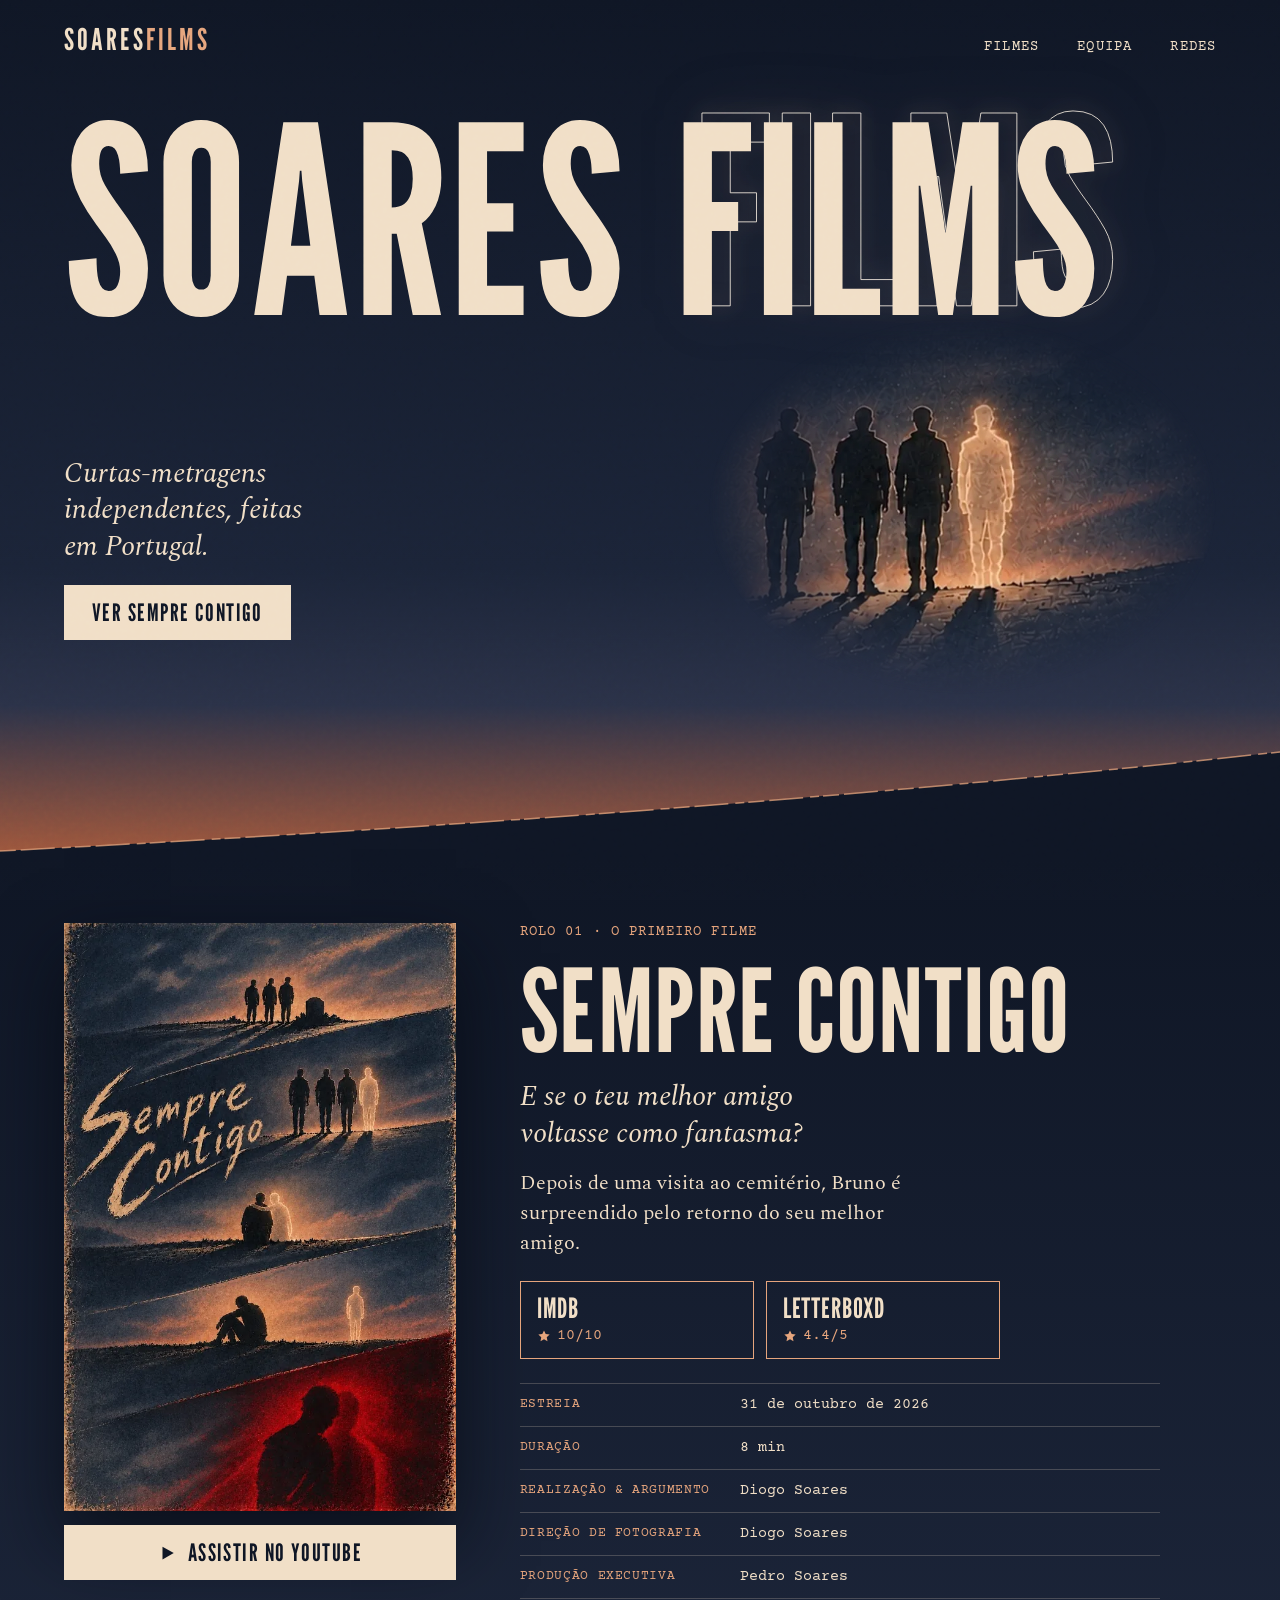
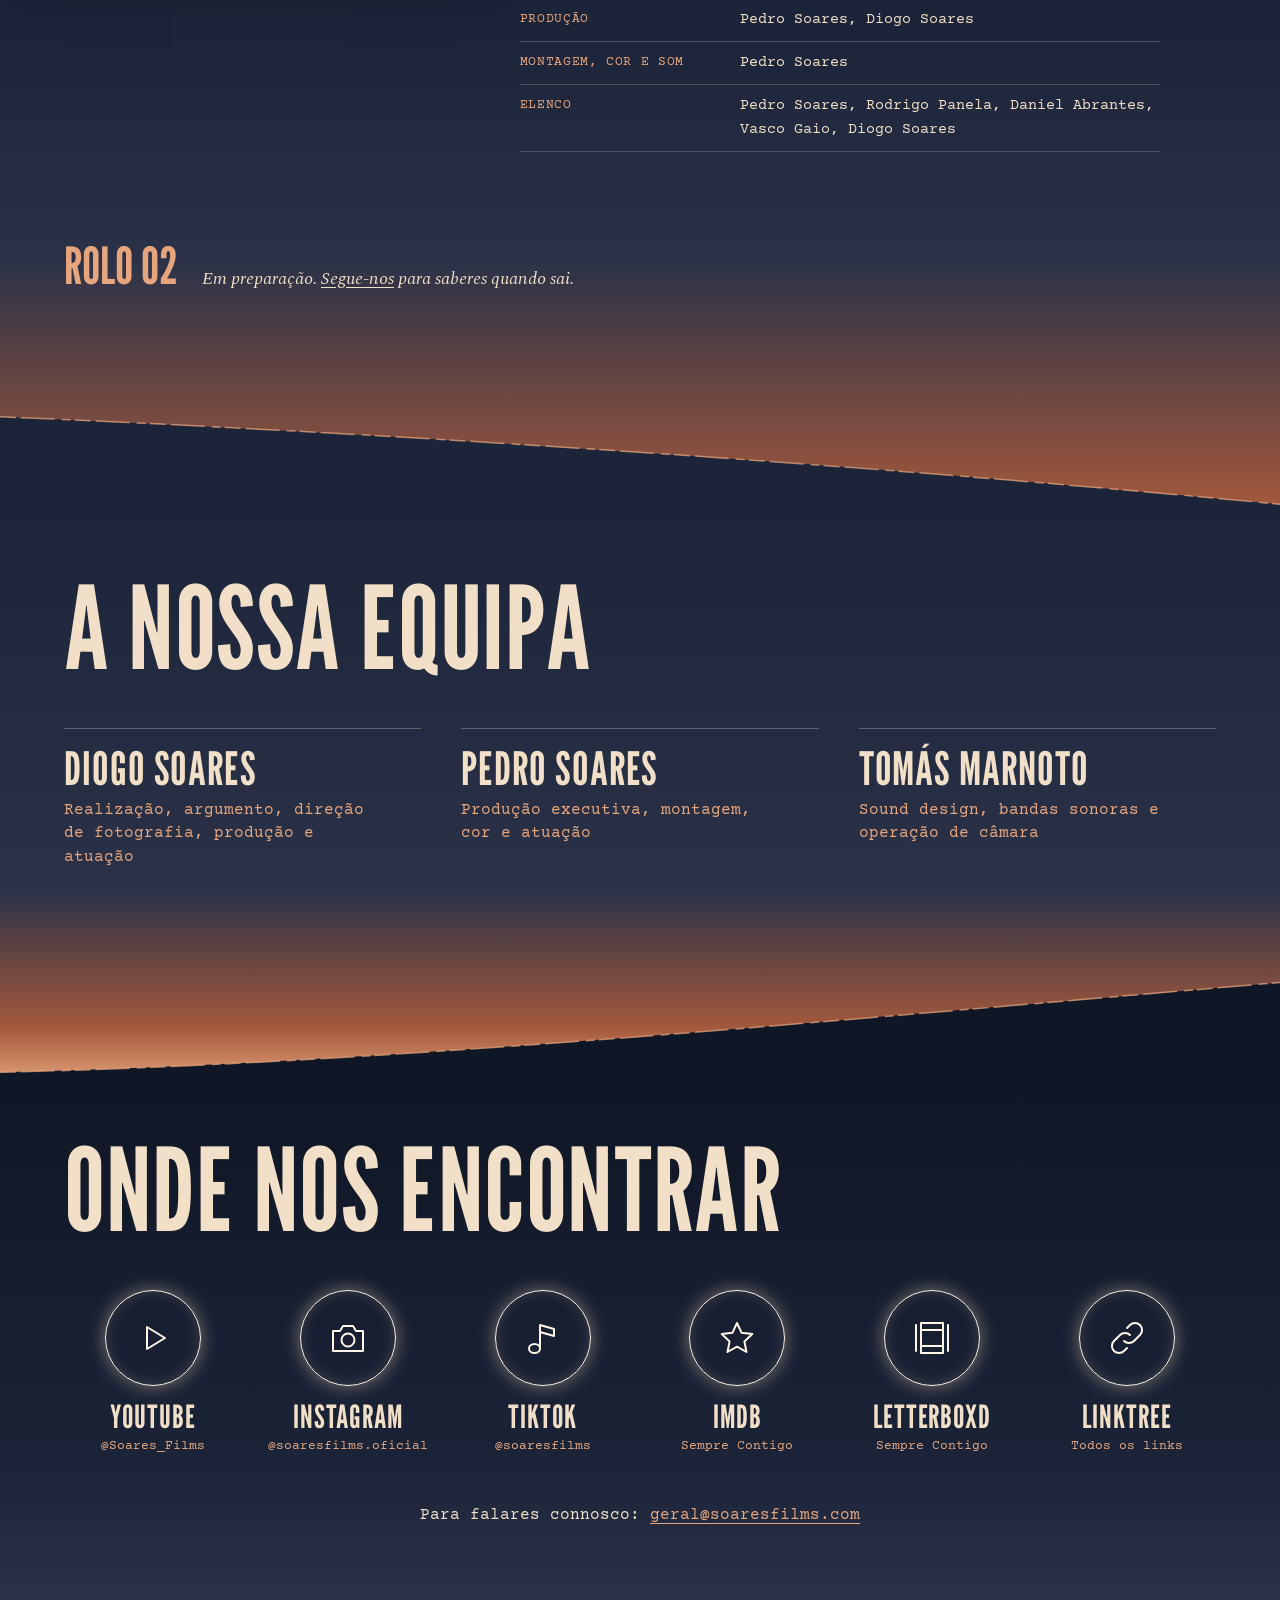
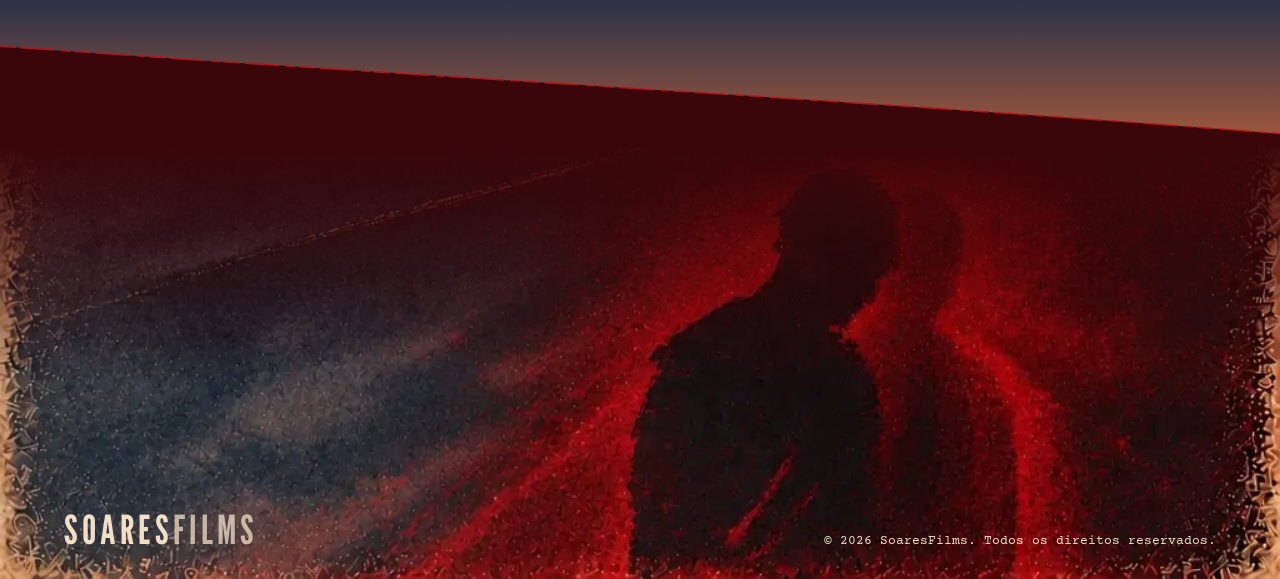
==== index.html @ fe63785d "Primeira versão do site" ====
<!DOCTYPE html>
<html lang="pt-PT">
<head>
  <meta charset="utf-8">
  <meta name="viewport" content="width=device-width, initial-scale=1, viewport-fit=cover">
  <title>SoaresFilms</title>
  <meta name="description" content="SoaresFilms é uma produtora independente de curtas-metragens em Portugal. Vê o nosso primeiro filme, Sempre Contigo, no YouTube.">
  <meta name="theme-color" content="#0f1625">
  <meta http-equiv="Content-Security-Policy" content="default-src 'self'; script-src 'self'; style-src 'self'; img-src 'self' data:; font-src 'self'; connect-src 'self'; object-src 'none'; base-uri 'self'; form-action 'none'; upgrade-insecure-requests">
  <meta name="referrer" content="strict-origin-when-cross-origin">

  <link rel="canonical" href="https://soaresfilms.com/">
  <meta property="og:type" content="website">
  <meta property="og:locale" content="pt_PT">
  <meta property="og:site_name" content="SoaresFilms">
  <meta property="og:title" content="SoaresFilms">
  <meta property="og:description" content="Curtas-metragens independentes, feitas em Portugal. Vê o nosso primeiro filme, Sempre Contigo.">
  <meta property="og:url" content="https://soaresfilms.com/">
  <meta property="og:image" content="https://soaresfilms.com/assets/img/og.jpg">
  <meta property="og:image:width" content="1200">
  <meta property="og:image:height" content="630">
  <meta name="twitter:card" content="summary_large_image">

  <link rel="icon" href="favicon.ico" sizes="32x32">
  <link rel="icon" href="assets/img/favicon.svg" type="image/svg+xml">
  <link rel="apple-touch-icon" href="assets/img/apple-touch-icon.png">
  <link rel="preload" href="assets/fonts/league-gothic-latin-400-normal.woff2" as="font" type="font/woff2" crossorigin>
  <link rel="stylesheet" href="css/style.css">

  <script type="application/ld+json">
  {
    "@context": "https://schema.org",
    "@graph": [
      {
        "@type": "Organization",
        "@id": "https://soaresfilms.com/#org",
        "name": "SoaresFilms",
        "url": "https://soaresfilms.com/",
        "email": "geral@soaresfilms.com",
        "sameAs": [
          "https://www.youtube.com/@Soares_Films",
          "https://www.instagram.com/soaresfilms.oficial",
          "https://www.tiktok.com/@soaresfilms",
          "https://linktr.ee/soaresfilms.oficial"
        ]
      },
      {
        "@type": "Movie",
        "name": "Sempre Contigo",
        "description": "Depois de uma visita ao cemitério, Bruno é surpreendido pelo retorno do seu melhor amigo.",
        "inLanguage": "pt-PT",
        "datePublished": "2026-10-31",
        "duration": "PT8M",
        "image": "https://soaresfilms.com/assets/img/poster-1024.webp",
        "url": "https://youtu.be/XMKvdy-eD1A",
        "sameAs": [
          "https://www.imdb.com/title/tt50521916",
          "https://letterboxd.com/film/always-with-you-2026"
        ],
        "productionCompany": { "@id": "https://soaresfilms.com/#org" },
        "director": { "@type": "Person", "name": "Diogo Soares" },
        "author": { "@type": "Person", "name": "Diogo Soares" },
        "producer": [
          { "@type": "Person", "name": "Pedro Soares" },
          { "@type": "Person", "name": "Diogo Soares" }
        ],
        "actor": [
          { "@type": "Person", "name": "Pedro Soares" },
          { "@type": "Person", "name": "Rodrigo Panela" },
          { "@type": "Person", "name": "Daniel Abrantes" },
          { "@type": "Person", "name": "Vasco Gaio" },
          { "@type": "Person", "name": "Diogo Soares" }
        ]
      }
    ]
  }
  </script>
</head>
<body>
  <a class="skip" href="#filmes">Saltar para os filmes</a>
  <div class="grain" aria-hidden="true"></div>

  <section class="band band--hero">
    <div class="band__inner">
      <header class="top wrap">
        <a class="wordmark" href="#" aria-label="SoaresFilms, início">SOARES<span>FILMS</span></a>
        <nav class="nav" aria-label="Principal">
          <a href="#filmes">Filmes</a>
          <a href="#equipa">Equipa</a>
          <a href="#redes">Redes</a>
        </nav>
      </header>

      <div class="hero wrap">
        <h1 class="title">
          <span class="title__line">Soares</span>
          <span class="title__line title__ghost" data-ghost="Films">Films</span>
        </h1>
        <div class="hero__foot">
          <div class="hero__copy">
            <p class="tagline">Curtas-metragens independentes, feitas em&nbsp;Portugal.</p>
            <a class="btn" href="#filmes">Ver Sempre Contigo</a>
          </div>
          <figure class="hero__scene" aria-hidden="true">
            <img src="assets/img/scene-ghost.webp" srcset="assets/img/scene-ghost-690.webp 690w, assets/img/scene-ghost.webp 1380w" sizes="(min-width: 760px) 44vw, 92vw" width="1380" height="1020" fetchpriority="high" alt="">
          </figure>
        </div>
      </div>
    </div>
  </section>

  <section class="band band--film" id="filmes">
    <svg class="ridge" viewBox="0 0 1000 100" preserveAspectRatio="none" aria-hidden="true">
      <path class="ridge__fill" d="M0 92C280 76 640 50 1000 6V100H0Z"/>
      <path class="ridge__line" d="M0 92C280 76 640 50 1000 6"/>
    </svg>
    <div class="band__inner">
      <!-- Curta nova: copia todo o <article class="film"> e atualiza os dados. -->
      <article class="film wrap">
        <figure class="film__poster">
          <img src="assets/img/poster-1024.webp"
               srcset="assets/img/poster-640.webp 640w, assets/img/poster-1024.webp 1024w"
               sizes="(min-width: 900px) 32vw, 86vw"
               width="1024" height="1536" loading="lazy"
               alt="Poster de Sempre Contigo: silhuetas de amigos em colinas ao entardecer, com um deles transformado numa figura luminosa, e duas sombras sobre fundo vermelho.">
          <a class="btn btn--wide" href="https://youtu.be/XMKvdy-eD1A" target="_blank" rel="noopener noreferrer">
            <svg viewBox="0 0 24 24" width="18" height="18" aria-hidden="true"><path fill="currentColor" d="M6 3.5v17l15-8.5z"/></svg>
            Assistir no YouTube
          </a>
        </figure>
        <div class="film__text">
          <p class="slug">Rolo 01 &middot; O primeiro filme</p>
          <h2 class="h2">Sempre Contigo</h2>
          <p class="tagline">E se o teu melhor amigo voltasse como&nbsp;fantasma?</p>
          <p class="lead">Depois de uma visita ao cemitério, Bruno é surpreendido pelo retorno do seu melhor amigo.</p>
          <div class="rates">
            <a class="rate" href="https://www.imdb.com/title/tt50521916" target="_blank" rel="noopener noreferrer">
              <span class="rate__site">IMDb</span>
              <span class="rate__score"><svg viewBox="0 0 24 24" width="14" height="14" aria-hidden="true"><path fill="currentColor" d="m12 2.5 2.9 6.2 6.8.8-5 4.7 1.3 6.7-6-3.3-6 3.3 1.3-6.7-5-4.7 6.8-.8z"/></svg>
                <!-- NOTA DO IMDB: troca o texto da linha seguinte, por exemplo 8,4/10 -->
                10/10
              </span>
            </a>
            <a class="rate" href="https://letterboxd.com/film/always-with-you-2026" target="_blank" rel="noopener noreferrer">
              <span class="rate__site">Letterboxd</span>
              <span class="rate__score"><svg viewBox="0 0 24 24" width="14" height="14" aria-hidden="true"><path fill="currentColor" d="m12 2.5 2.9 6.2 6.8.8-5 4.7 1.3 6.7-6-3.3-6 3.3 1.3-6.7-5-4.7 6.8-.8z"/></svg>
                <!-- NOTA DO LETTERBOXD: troca o texto da linha seguinte, por exemplo 4,1/5 -->
                4.4/5
              </span>
            </a>
          </div>

          <dl class="sheet">
            <div><dt>Estreia</dt><dd>31 de outubro de 2026</dd></div>
            <div><dt>Duração</dt><dd>8 min</dd></div>
            <div><dt>Realização &amp; Argumento</dt><dd>Diogo Soares</dd></div>
            <div><dt>Direção de fotografia</dt><dd>Diogo Soares</dd></div>
            <div><dt>Produção executiva</dt><dd>Pedro Soares</dd></div>
            <div><dt>Produção</dt><dd>Pedro Soares, Diogo Soares</dd></div>
            <div><dt>Montagem, cor e som</dt><dd>Pedro Soares</dd></div>
            <div><dt>Elenco</dt><dd>Pedro Soares, Rodrigo Panela, Daniel Abrantes, Vasco Gaio, Diogo Soares</dd></div>
          </dl>
        </div>
      </article>
      <div class="next wrap">
        <p class="next__reel">Rolo 02</p>
        <p class="next__state">Em preparação. <a href="#redes">Segue-nos</a> para saberes quando sai.</p>
      </div>
    </div>
  </section>

  <section class="band band--about" id="equipa">
    <svg class="ridge" viewBox="0 0 1000 100" preserveAspectRatio="none" aria-hidden="true">
      <path class="ridge__fill" d="M0 18C340 34 700 62 1000 94V100H0Z"/>
      <path class="ridge__line" d="M0 18C340 34 700 62 1000 94"/>
    </svg>
    <div class="band__inner">
      <div class="about wrap">
        <h2 class="h2">A nossa equipa</h2>
        <ul class="people">
          <li><h3 class="h3">Diogo Soares</h3><p>Realização, argumento, direção de fotografia, produção e atuação</p></li>
          <li><h3 class="h3">Pedro Soares</h3><p>Produção executiva, montagem, cor e atuação</p></li>
          <li><h3 class="h3">Tomás Marnoto</h3><p>Sound design, bandas sonoras e operação de câmara</p></li>
        </ul>
      </div>
    </div>
  </section>

  <section class="band band--social" id="redes">
    <svg class="ridge" viewBox="0 0 1000 100" preserveAspectRatio="none" aria-hidden="true">
      <path class="ridge__fill" d="M0 88C300 80 620 46 1000 10V100H0Z"/>
      <path class="ridge__line" d="M0 88C300 80 620 46 1000 10"/>
    </svg>
    <div class="band__inner">
      <div class="social wrap">
        <h2 class="h2">Onde nos encontrar</h2>
        <ul class="tiles">
          <li><a class="tile" href="https://www.youtube.com/@Soares_Films" target="_blank" rel="noopener noreferrer">
            <span class="tile__ring"><svg viewBox="0 0 48 48" aria-hidden="true"><path d="M18 13v22l18-11z"/></svg></span>
            <span class="tile__name">YouTube</span>
            <span class="tile__handle">@Soares_Films</span>
          </a></li>
          <li><a class="tile" href="https://www.instagram.com/soaresfilms.oficial" target="_blank" rel="noopener noreferrer">
            <span class="tile__ring"><svg viewBox="0 0 48 48" aria-hidden="true"><path d="M9 17h7l3-5h10l3 5h7v20H9z"/><circle cx="24" cy="26" r="6.5"/></svg></span>
            <span class="tile__name">Instagram</span>
            <span class="tile__handle">@soaresfilms.oficial</span>
          </a></li>
          <li><a class="tile" href="https://www.tiktok.com/@soaresfilms" target="_blank" rel="noopener noreferrer">
            <span class="tile__ring"><svg viewBox="0 0 48 48" aria-hidden="true"><path d="M21 34V11l14 4v7l-14-4"/><ellipse cx="15.5" cy="34.5" rx="5.5" ry="4.5"/></svg></span>
            <span class="tile__name">TikTok</span>
            <span class="tile__handle">@soaresfilms</span>
          </a></li>
          <li><a class="tile" href="https://www.imdb.com/title/tt50521916" target="_blank" rel="noopener noreferrer">
            <span class="tile__ring"><svg viewBox="0 0 48 48" aria-hidden="true"><path d="m24 9 4.6 9.8 10.7 1.3-7.9 7.3 2.1 10.6-9.5-5.3-9.5 5.3 2.1-10.6-7.9-7.3 10.7-1.3z"/></svg></span>
            <span class="tile__name">IMDb</span>
            <span class="tile__handle">Sempre Contigo</span>
          </a></li>
          <li><a class="tile" href="https://letterboxd.com/film/always-with-you-2026" target="_blank" rel="noopener noreferrer">
            <span class="tile__ring"><svg viewBox="0 0 48 48" aria-hidden="true"><path d="M13 9h22v30H13zM13 16h22M13 32h22M8 11v26M40 11v26"/></svg></span>
            <span class="tile__name">Letterboxd</span>
            <span class="tile__handle">Sempre Contigo</span>
          </a></li>
          <li><a class="tile" href="https://linktr.ee/soaresfilms.oficial" target="_blank" rel="noopener noreferrer">
            <span class="tile__ring"><svg viewBox="0 0 48 48" aria-hidden="true"><path d="M21 27a7 7 0 0 0 10 0l6-6a7 7 0 0 0-10-10l-3 3"/><path d="M27 21a7 7 0 0 0-10 0l-6 6a7 7 0 0 0 10 10l3-3"/></svg></span>
            <span class="tile__name">Linktree</span>
            <span class="tile__handle">Todos os links</span>
          </a></li>
        </ul>
        <p class="contact">Para falares connosco: <a href="mailto:geral@soaresfilms.com">geral@soaresfilms.com</a></p>
      </div>
    </div>
  </section>

  <footer class="band band--end">
    <svg class="ridge" viewBox="0 0 1000 100" preserveAspectRatio="none" aria-hidden="true">
      <path class="ridge__fill" d="M0 14C320 40 660 60 1000 90V100H0Z"/>
      <path class="ridge__line" d="M0 14C320 40 660 60 1000 90"/>
    </svg>
    <div class="band__inner">
      <div class="end wrap">
        <p class="wordmark wordmark--end">SOARES<span>FILMS</span></p>
        <p class="end__legal">&copy; 2026 SoaresFilms. Todos os direitos reservados.</p>
      </div>
    </div>
  </footer>

  <script src="js/main.js" defer></script>
</body>
</html>
---- css/style.css ----
/* Conceito: a página é o poster. Cada secção é uma colina cortada na diagonal,
   com brilho de entardecer no horizonte. Quem faz scroll desce do azul ao vermelho. */
:root {
  --night: #0f1625;
  --dusk: #1b2438;
  --slate: #2b3248;
  --ember: #e6a57d;
  --rust: #a4593c;
  --bone: #f1dfc7;
  --mist: #b9b5ae;
  --blood: #b3141c;
  --clot: #3a0609;

  --display: "League Gothic", "Arial Narrow", "Liberation Sans Narrow", sans-serif;
  --slugline: "Courier Prime", "Courier New", monospace;
  --body: "Spectral", Georgia, serif;

  --gutter: clamp(16px, 5vw, 72px);
  --ridge: clamp(44px, 9vw, 132px);
  color-scheme: dark;
}

@font-face { font-family: "League Gothic"; src: url("../assets/fonts/league-gothic-latin-400-normal.woff2") format("woff2"); font-display: swap; }
@font-face { font-family: "Courier Prime"; src: url("../assets/fonts/courier-prime-latin-400-normal.woff2") format("woff2"); font-display: swap; }
@font-face { font-family: "Spectral"; src: url("../assets/fonts/spectral-latin-400-normal.woff2") format("woff2"); font-display: swap; }
@font-face { font-family: "Spectral"; font-style: italic; src: url("../assets/fonts/spectral-latin-400-italic.woff2") format("woff2"); font-display: swap; }

*, *::before, *::after { box-sizing: border-box; }
html { scroll-behavior: smooth; -webkit-text-size-adjust: 100%; }
body {
  margin: 0;
  background: var(--night);
  color: var(--bone);
  font: 400 1.125rem/1.6 var(--body);
  -webkit-font-smoothing: antialiased;
  overflow-x: clip;
}
img, svg { display: block; max-width: 100%; }
img { height: auto; }
h1, h2, h3, p, dl, dd, ul, figure { margin: 0; padding: 0; }
ul { list-style: none; }
a { color: inherit; }
::selection { background: var(--blood); color: var(--bone); }
:focus-visible { outline: 2px solid var(--ember); outline-offset: 3px; }

.skip {
  position: absolute; left: 16px; top: -60px; z-index: 20;
  background: var(--bone); color: var(--night); padding: 8px 14px;
}
.skip:focus { top: 12px; }

.grain {
  position: fixed; inset: 0; z-index: 9; pointer-events: none; opacity: .07; mix-blend-mode: overlay;
  background-image: url("data:image/svg+xml,%3Csvg viewBox='0 0 220 220' xmlns='http://www.w3.org/2000/svg'%3E%3Cfilter id='n'%3E%3CfeTurbulence type='fractalNoise' baseFrequency='.8' numOctaves='3' stitchTiles='stitch'/%3E%3C/filter%3E%3Crect width='100%25' height='100%25' filter='url(%23n)'/%3E%3C/svg%3E");
}

.wrap {
  width: 100%;
  max-width: 1640px;
  margin-inline: auto;
  padding-left: max(var(--gutter), env(safe-area-inset-left, 0px));
  padding-right: max(var(--gutter), env(safe-area-inset-right, 0px));
}

/* Colinas */
.band { position: relative; --top: var(--dusk); }
.band + .band { margin-top: calc(-1 * var(--ridge)); }
.ridge { width: 100%; height: var(--ridge); margin-bottom: -1px; position: relative; }
.ridge__fill { fill: var(--top); }
.ridge__line {
  fill: none; stroke: var(--ember); stroke-width: 1.5;
  stroke-dasharray: 16 5 34 7 9 4;
  vector-effect: non-scaling-stroke; opacity: .75;
}
.band__inner { position: relative; }

.band--hero { --top: var(--night); }
.band--hero .band__inner {
  background: linear-gradient(var(--night) 0, var(--dusk) 66%, var(--slate) 82%, var(--rust) 100%);
  padding-bottom: calc(var(--ridge) + clamp(28px, 4vw, 64px));
}
.band--film { --top: var(--night); }
.band--film .band__inner {
  background: linear-gradient(var(--night) 0, var(--dusk) 62%, var(--slate) 80%, var(--rust) 100%);
  padding-top: clamp(32px, 5vw, 72px);
  padding-bottom: calc(var(--ridge) + clamp(56px, 8vw, 112px));
}
.band--about { --top: var(--dusk); }
.band--about .band__inner {
  background: linear-gradient(var(--dusk) 0, var(--slate) 66%, var(--rust) 90%, var(--ember) 100%);
  padding-top: clamp(32px, 5vw, 72px);
  padding-bottom: calc(var(--ridge) + clamp(56px, 8vw, 112px));
}
.band--social { --top: var(--night); }
.band--social .band__inner {
  background: linear-gradient(var(--night) 0, var(--dusk) 58%, var(--slate) 78%, var(--rust) 100%);
  padding-top: clamp(24px, 4vw, 56px);
  padding-bottom: calc(var(--ridge) + clamp(56px, 8vw, 104px));
}
.band--end { --top: var(--clot); }
.band--end .ridge__line { stroke: var(--blood); opacity: 1; }
.band--end .band__inner {
  background:
    linear-gradient(var(--clot) 0, rgba(58, 6, 9, 0) 55%),
    var(--clot) url("../assets/img/footer-red.webp") center bottom / cover no-repeat;
  min-height: clamp(280px, 34vw, 460px);
  display: flex; align-items: flex-end;
  padding-bottom: 28px;
}

/* Tipografia partilhada */
.slug {
  font: 400 .875rem/1.3 var(--slugline);
  text-transform: uppercase;
  letter-spacing: .08em;
  color: var(--ember);
}
.h2 {
  font: 400 clamp(3.5rem, 9vw, 7.5rem)/.92 var(--display);
  text-transform: uppercase;
  letter-spacing: .005em;
  text-wrap: balance;
}
.h3 {
  font: 400 clamp(1.75rem, 3vw, 2.5rem)/1 var(--display);
  text-transform: uppercase;
  letter-spacing: .02em;
}

/* Topo */
.top {
  display: flex; flex-wrap: wrap; align-items: baseline; justify-content: space-between;
  gap: 8px 32px;
  padding-top: max(24px, env(safe-area-inset-top, 0px));
  padding-bottom: 24px;
  position: relative; z-index: 3;
}
.wordmark {
  font: 400 1.875rem/1 var(--display);
  letter-spacing: .1em;
  text-decoration: none;
  color: var(--bone);
}
.wordmark span { color: var(--ember); }
.nav { display: flex; gap: clamp(16px, 3vw, 40px); }
.nav a {
  font: 400 .875rem/1.8 var(--slugline);
  text-transform: uppercase; letter-spacing: .08em;
  text-decoration: none; color: var(--bone);
  border-bottom: 1px solid transparent;
  transition: border-color .25s, color .25s;
}
.nav a:hover { color: var(--ember); border-color: var(--ember); }

/* Hero */
.hero { padding-top: clamp(8px, 2vw, 24px); }
.hero__foot { display: grid; grid-template-columns: minmax(0, 1fr); padding-top: 28px; }
.hero__copy { min-width: 0; display: flex; flex-direction: column; align-items: flex-start; gap: 20px; position: relative; z-index: 2; }
.hero__scene img {
  width: 100%;
  -webkit-mask-image: radial-gradient(ellipse 50% 50% at 50% 50%, #000 42%, transparent 100%);
  mask-image: radial-gradient(ellipse 50% 50% at 50% 50%, #000 42%, transparent 100%);
}
.title {
  font: 400 clamp(6.5rem, 33vw, 12rem)/.84 var(--display);
  text-transform: uppercase;
  color: var(--bone);
  letter-spacing: .005em;
  position: relative; z-index: 2; isolation: isolate;
}
.title__line { display: block; }

/* O fantasma: uma cópia luminosa da palavra, ao lado da palavra sólida, como no poster. */
.title__ghost { position: relative; width: max-content; max-width: 100%; }
.title__ghost::before {
  content: attr(data-ghost);
  position: absolute; left: 0; top: 0; z-index: -1;
  pointer-events: none;
  color: transparent;
  -webkit-text-stroke: 1px rgba(255, 246, 232, .8);
  filter: drop-shadow(0 0 10px rgba(255, 225, 190, .85)) drop-shadow(0 0 28px rgba(230, 165, 125, .55));
  transform: translate(calc(.07em + var(--gx, 0px)), calc(-.035em + var(--gy, 0px)));
  animation: appear 2.2s .35s cubic-bezier(.2, .7, .2, 1) backwards;
}
@keyframes appear {
  from { opacity: 0; transform: translate(0, 0); }
}

.tagline { font-style: italic; font-size: clamp(1.25rem, 2.2vw, 1.75rem); line-height: 1.3; max-width: 26ch; }
.btn {
  display: inline-flex; align-items: center; gap: 12px;
  background: var(--bone); color: var(--night);
  font: 400 1.5rem/1 var(--display);
  text-transform: uppercase; letter-spacing: .06em;
  text-decoration: none;
  padding: 16px 28px 15px;
  transition: background .25s, color .25s;
}
.btn--wide { justify-content: center; }
.btn:hover { background: var(--blood); color: var(--bone); }
@media (min-width: 760px) {
  .title {
    display: flex; flex-wrap: wrap; gap: 0 .18em;
    font-size: min(calc((100vw - 2 * var(--gutter) - 24px) / 4.3), 21.5rem);
  }
  .title__ghost { max-width: none; }
  .hero__foot { grid-template-columns: minmax(0, 1fr) minmax(0, 44%); align-items: center; }
  .hero__copy { padding-top: clamp(24px, 3.5vw, 56px); }
  .hero__scene { margin-top: clamp(-64px, -3vw, -16px); }
}

/* Curta */
.film {
  display: grid; grid-template-columns: minmax(0, 1fr); gap: 32px;
}
.film__poster { display: grid; gap: 14px; max-width: 480px; }
.film__poster img { width: 100%; box-shadow: 0 30px 70px rgba(5, 8, 16, .7); }
.film__text { min-width: 0; display: flex; flex-direction: column; align-items: flex-start; gap: 16px; }
.lead { font-size: clamp(1.1875rem, 1.6vw, 1.375rem); line-height: 1.45; max-width: 42ch; }
.rates { display: grid; grid-template-columns: repeat(2, minmax(0, 1fr)); gap: 12px; width: 100%; max-width: 30rem; margin-block: 8px; }
.rate {
  display: flex; flex-direction: column; gap: 4px;
  padding: 12px 16px;
  border: 1px solid var(--ember);
  text-decoration: none;
  transition: background .25s, color .25s;
}
.rate__site { font: 400 1.75rem/1 var(--display); text-transform: uppercase; letter-spacing: .03em; }
.rate__score { display: inline-flex; align-items: center; gap: 6px; font: 400 .9375rem/1.3 var(--slugline); color: var(--ember); transition: color .25s; }
.rate:hover { background: var(--ember); color: var(--night); }
.rate:hover .rate__score { color: var(--night); }
.sheet { display: grid; gap: 0; width: 100%; max-width: 40rem; border-bottom: 1px solid rgba(241, 223, 199, .22); }
.sheet > div {
  display: grid; grid-template-columns: 13rem minmax(0, 1fr); gap: 12px;
  padding-block: 9px; border-top: 1px solid rgba(241, 223, 199, .22);
  font-family: var(--slugline); font-size: .9375rem;
}
.sheet dt { color: var(--ember); text-transform: uppercase; letter-spacing: .05em; font-size: .8125rem; line-height: 1.8; }
.next {
  display: flex; flex-wrap: wrap; align-items: baseline; gap: 4px 24px;
  margin-top: clamp(48px, 7vw, 88px);
}
.next__reel { font: 400 clamp(2.25rem, 4vw, 3.25rem)/1 var(--display); text-transform: uppercase; color: var(--ember); }
.next__state { font-style: italic; }
.next__state a { text-underline-offset: 3px; }
.next__state a:hover { color: var(--ember); }
@media (min-width: 900px) {
  .film { grid-template-columns: minmax(0, 34%) minmax(0, 1fr); gap: 64px; align-items: start; }
  .film__poster { max-width: none; }
}

/* Produtora */
.about { display: grid; gap: clamp(28px, 4vw, 48px); }
.people { display: grid; grid-template-columns: minmax(0, 1fr); gap: 24px; }
.people li { display: grid; gap: 8px; align-content: start; padding-top: 16px; border-top: 1px solid rgba(241, 223, 199, .3); min-width: 0; }
.people .h3 { font-size: clamp(2.25rem, 3.6vw, 3.25rem); }
.people p { font: 400 1rem/1.45 var(--slugline); color: var(--ember); max-width: 30ch; }
@media (min-width: 760px) {
  .people { grid-template-columns: repeat(3, minmax(0, 1fr)); gap: 40px; }
}

/* Redes */
.social { display: grid; gap: clamp(28px, 4vw, 48px); }
.tiles { display: grid; grid-template-columns: repeat(2, minmax(0, 1fr)); gap: 36px 16px; }
.tile {
  display: flex; flex-direction: column; align-items: center; gap: 6px;
  text-align: center; text-decoration: none; min-width: 0;
}
.tile__ring {
  width: 96px; height: 96px; display: grid; place-items: center;
  margin-bottom: 8px;
  border-radius: 50%;
  border: 1.5px solid #fff6e8;
  color: #fff6e8;
  box-shadow: 0 0 18px rgba(255, 225, 190, .45), inset 0 0 14px rgba(255, 225, 190, .18);
  transition: background .3s, color .3s, box-shadow .3s, transform .35s cubic-bezier(.2, .7, .2, 1);
}
.tile__ring svg {
  width: 48px; height: 48px;
  fill: none; stroke: currentColor; stroke-width: 2; stroke-linejoin: round; stroke-linecap: round;
}
.tile:hover .tile__ring {
  background: var(--bone); color: var(--night); transform: translateY(-4px);
  box-shadow: 0 0 34px rgba(255, 225, 190, .85);
}
.tile__name { font: 400 2rem/1 var(--display); text-transform: uppercase; letter-spacing: .03em; }
.tile__handle { font: 400 .8125rem/1.3 var(--slugline); color: var(--ember); max-width: 100%; overflow-wrap: anywhere; }
.contact { font: 400 1rem/1.5 var(--slugline); text-align: center; overflow-wrap: anywhere; }
.contact a { color: var(--ember); text-underline-offset: 4px; }
.contact a:hover { color: var(--bone); }
@media (min-width: 620px) { .tiles { grid-template-columns: repeat(3, minmax(0, 1fr)); } }
@media (min-width: 1100px) { .tiles { grid-template-columns: repeat(6, minmax(0, 1fr)); } }

@media (max-width: 480px) {
  .sheet > div { grid-template-columns: minmax(0, 1fr); gap: 0; }
}

/* Fim */
.end { display: flex; flex-wrap: wrap; align-items: baseline; justify-content: space-between; gap: 8px 32px; }
.wordmark--end { font-size: 2.5rem; }
.wordmark--end span { color: var(--bone); opacity: .75; }
.end__legal { font: 400 .8125rem/1.5 var(--slugline); color: var(--bone); }

@media (prefers-reduced-motion: reduce) {
  html { scroll-behavior: auto; }
  *, *::before, *::after { animation: none !important; transition: none !important; }
}
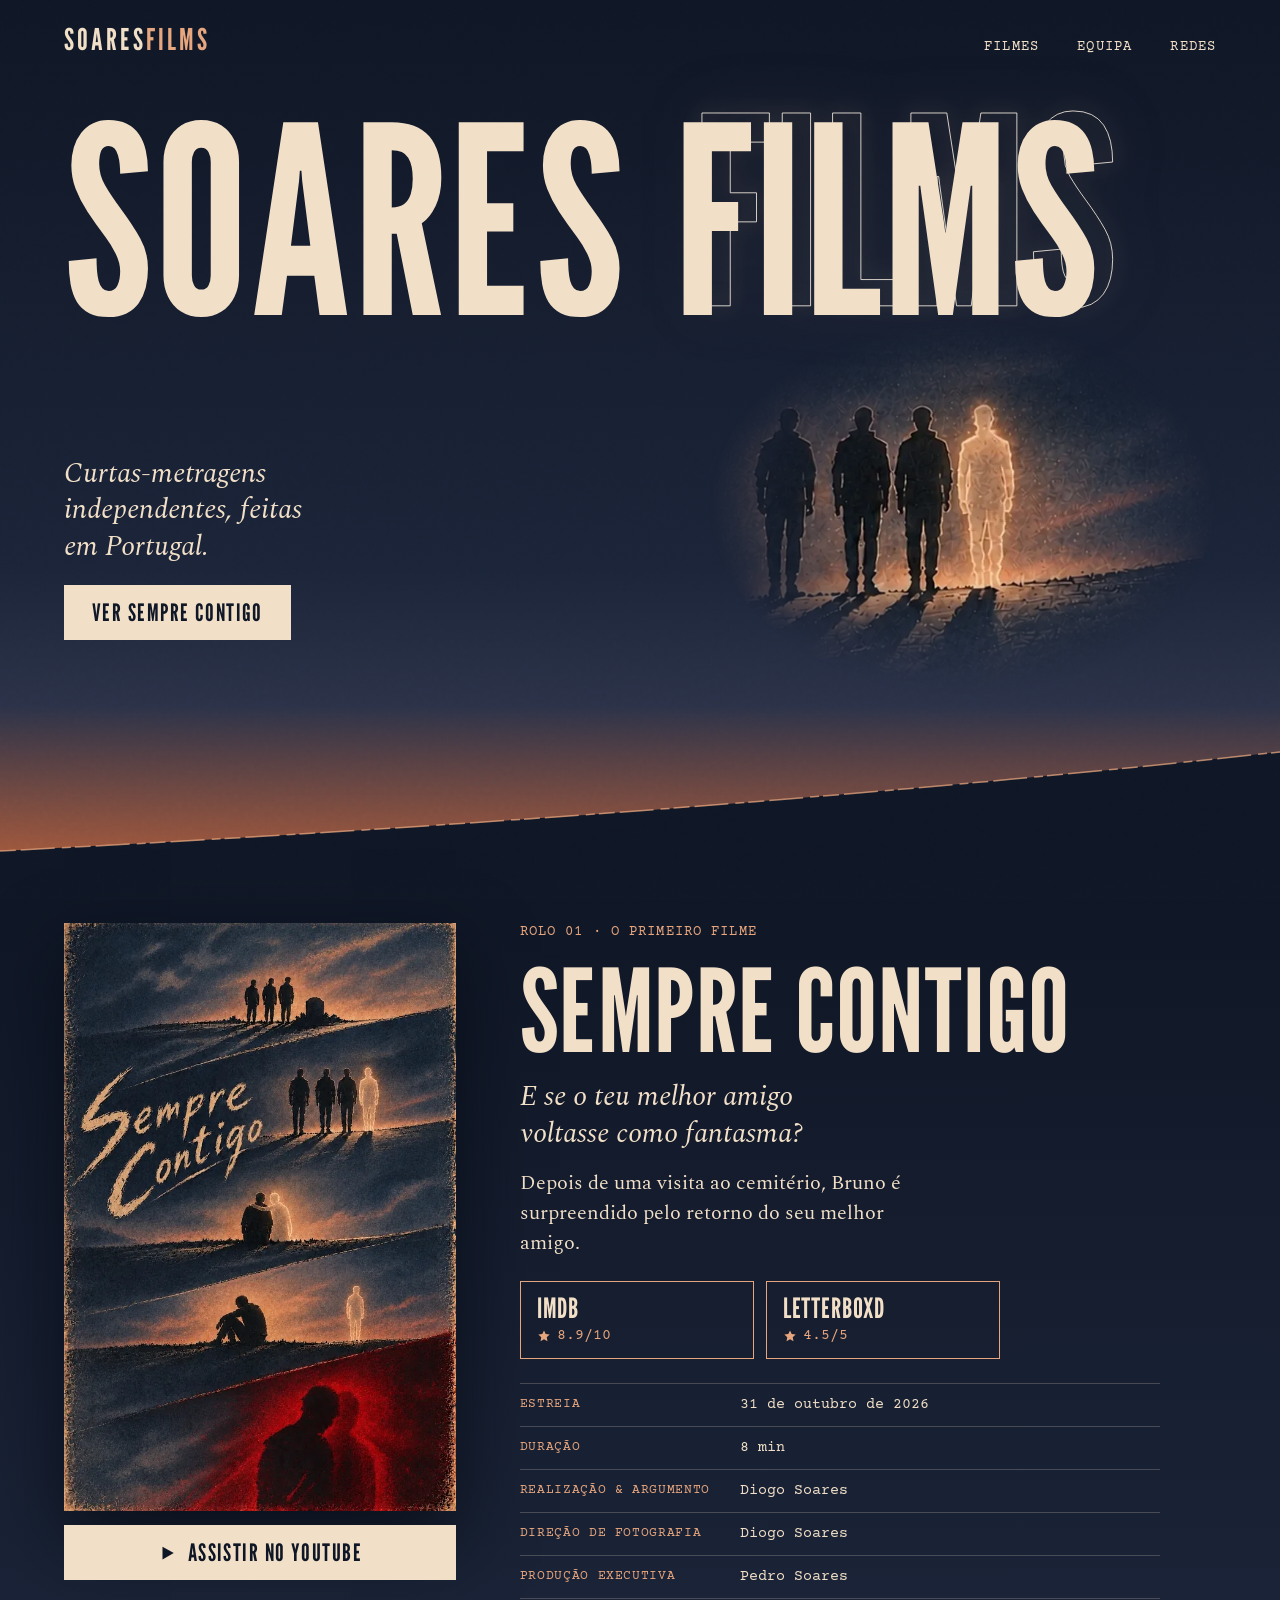
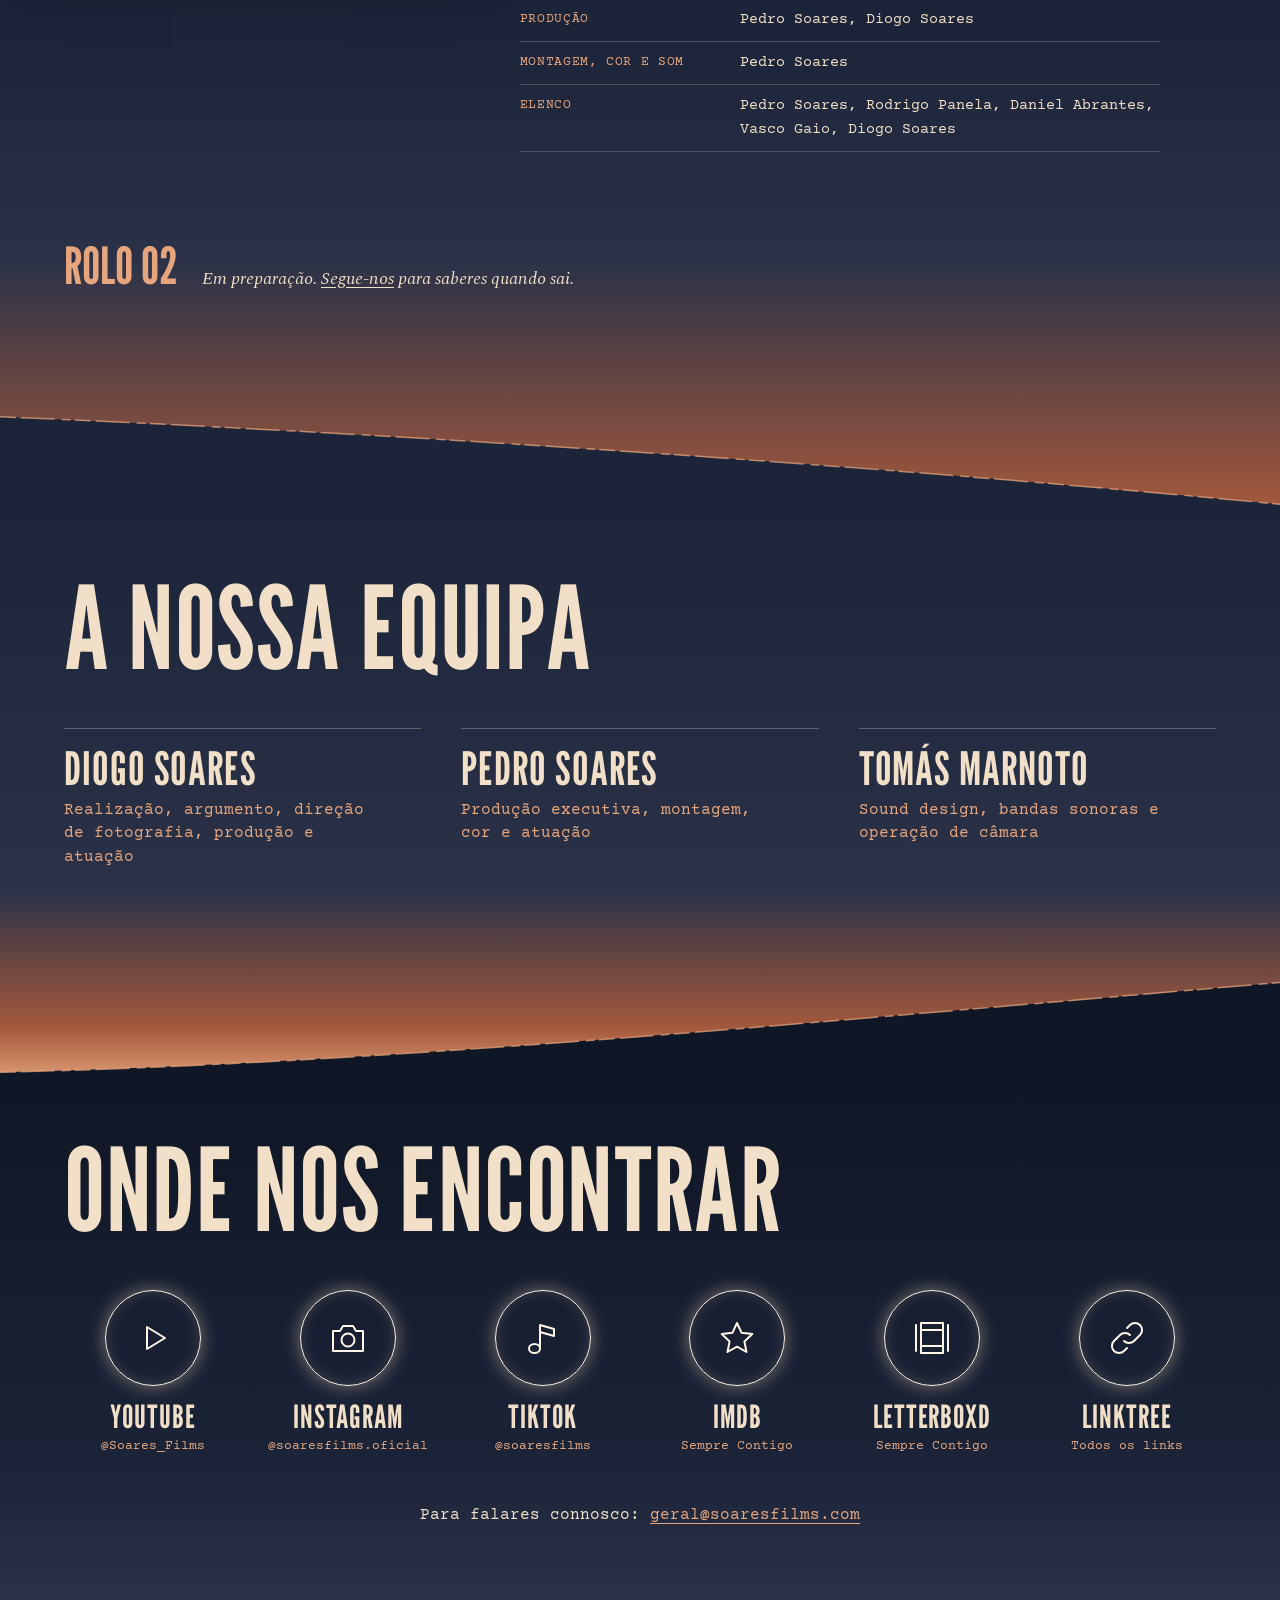
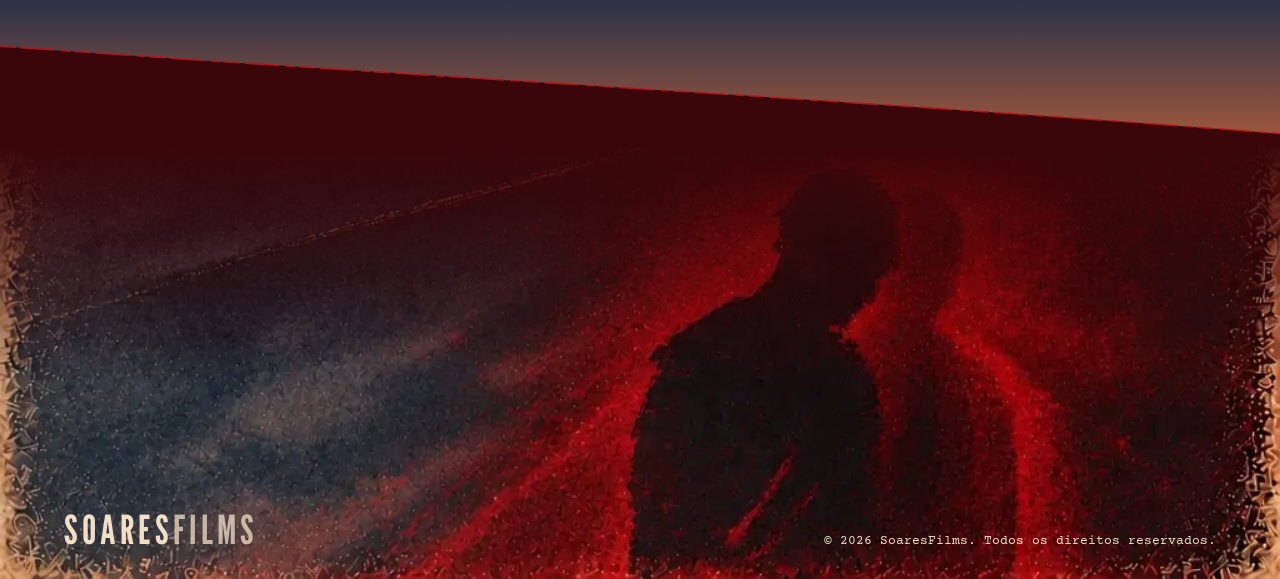
==== commit 521f0971: "Atualização Ratings" ====
--- a/index.html
+++ b/index.html
@@ -138,14 +138,14 @@
               <span class="rate__site">IMDb</span>
               <span class="rate__score"><svg viewBox="0 0 24 24" width="14" height="14" aria-hidden="true"><path fill="currentColor" d="m12 2.5 2.9 6.2 6.8.8-5 4.7 1.3 6.7-6-3.3-6 3.3 1.3-6.7-5-4.7 6.8-.8z"/></svg>
                 <!-- NOTA DO IMDB: troca o texto da linha seguinte, por exemplo 8,4/10 -->
-                10/10
+                8.9/10
               </span>
             </a>
             <a class="rate" href="https://letterboxd.com/film/always-with-you-2026" target="_blank" rel="noopener noreferrer">
               <span class="rate__site">Letterboxd</span>
               <span class="rate__score"><svg viewBox="0 0 24 24" width="14" height="14" aria-hidden="true"><path fill="currentColor" d="m12 2.5 2.9 6.2 6.8.8-5 4.7 1.3 6.7-6-3.3-6 3.3 1.3-6.7-5-4.7 6.8-.8z"/></svg>
                 <!-- NOTA DO LETTERBOXD: troca o texto da linha seguinte, por exemplo 4,1/5 -->
-                4.4/5
+                4.5/5
               </span>
             </a>
           </div>
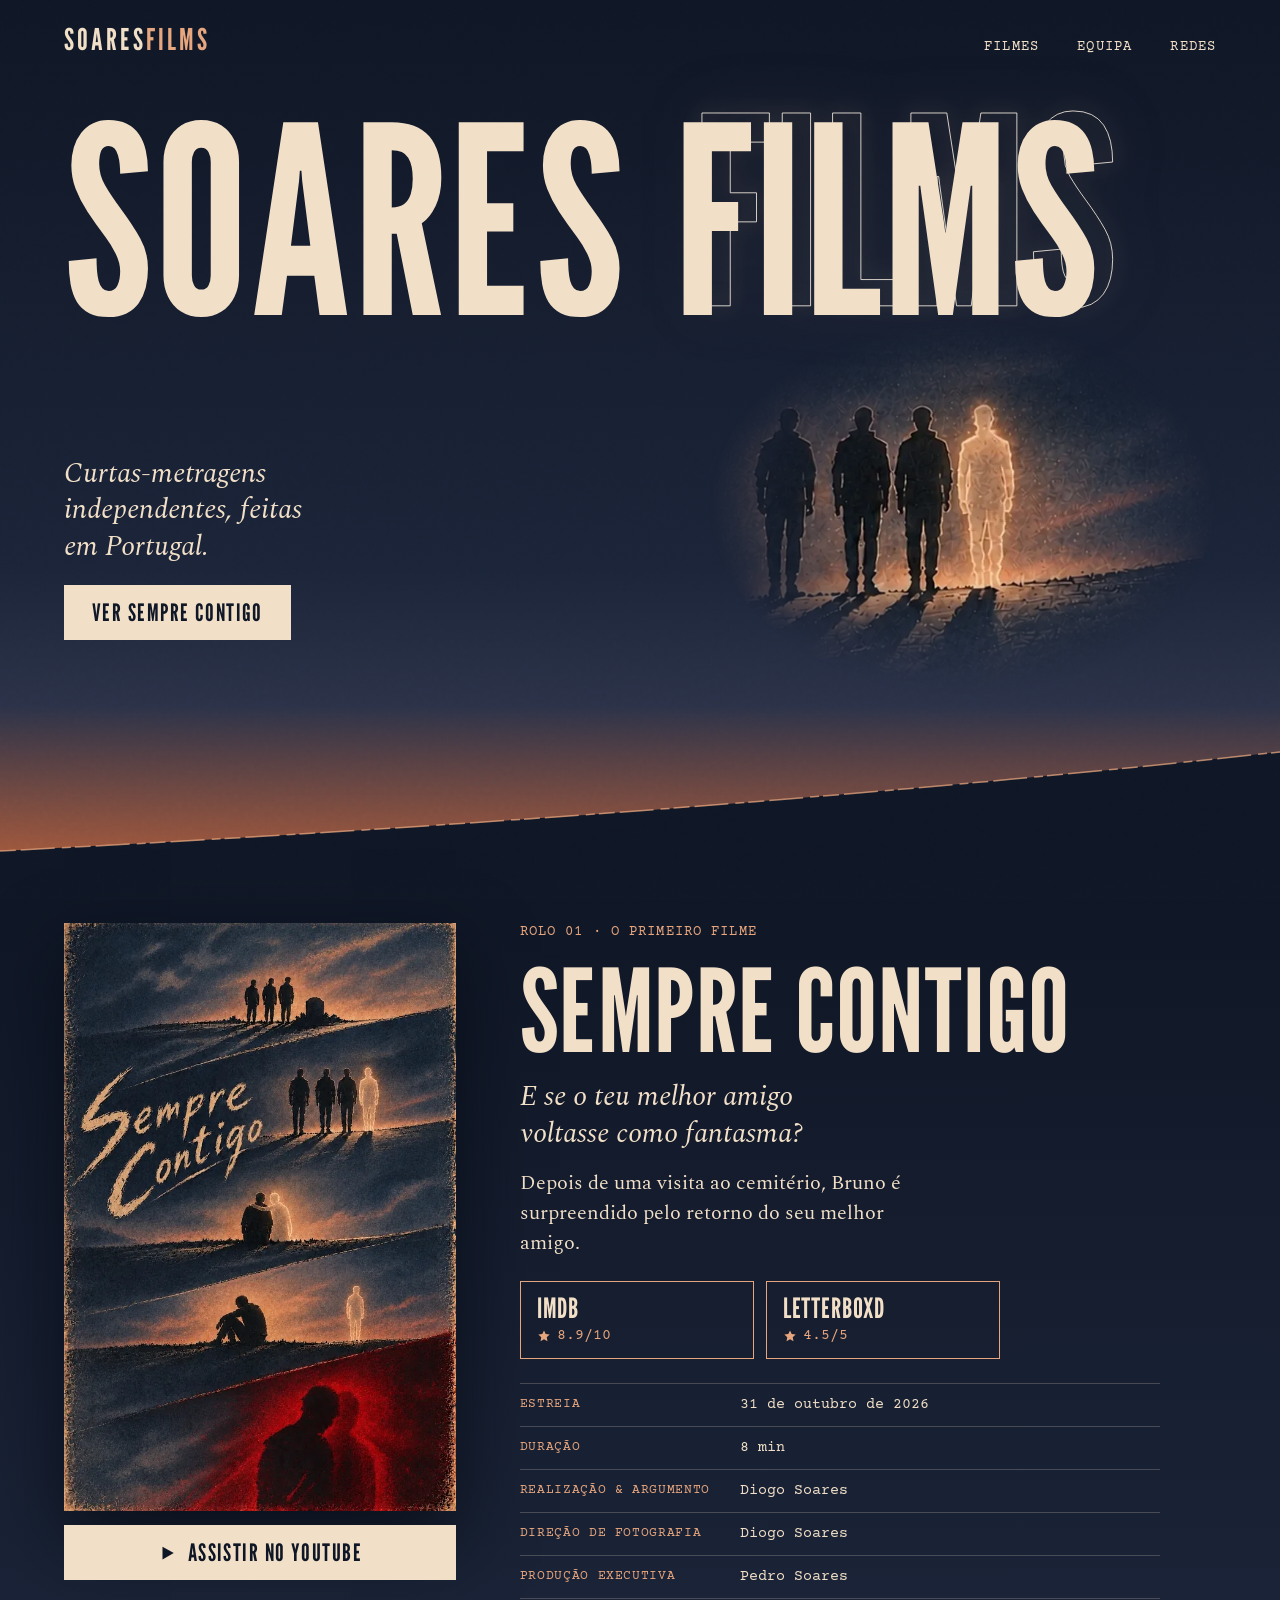
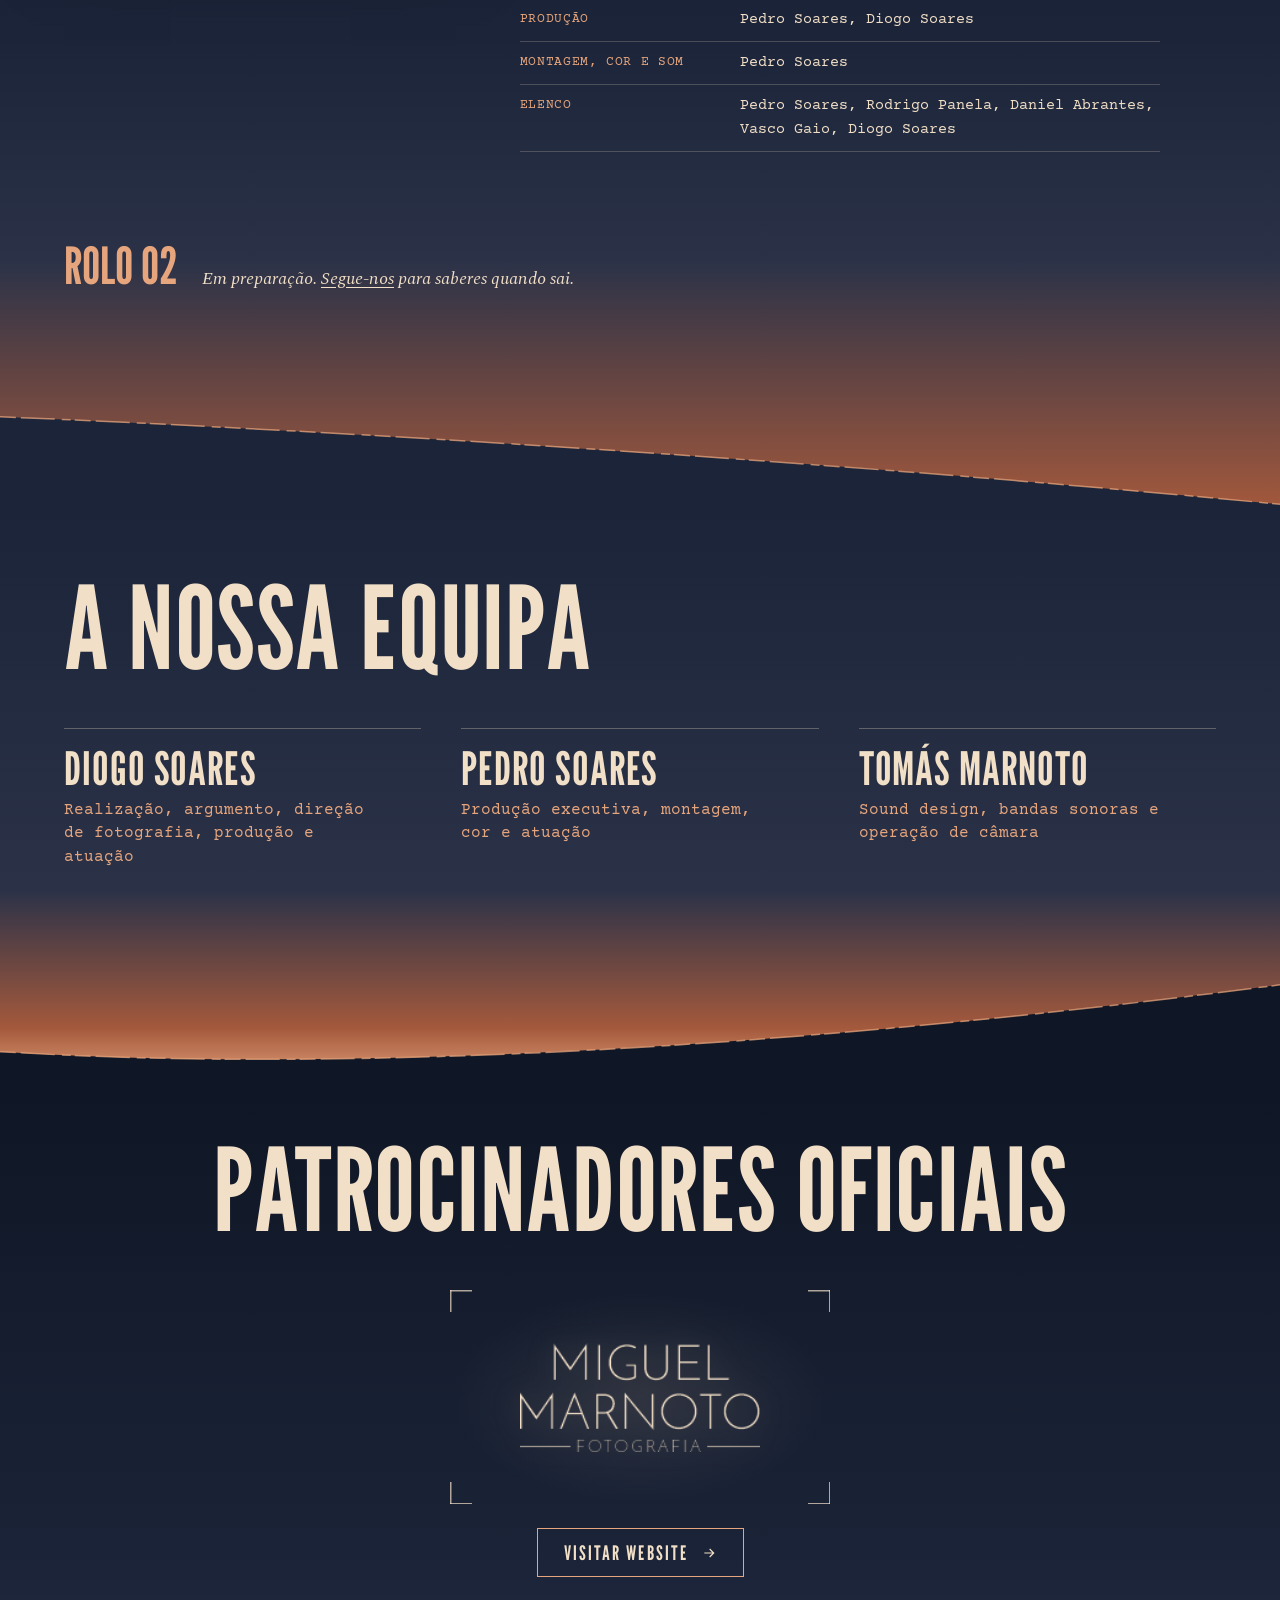
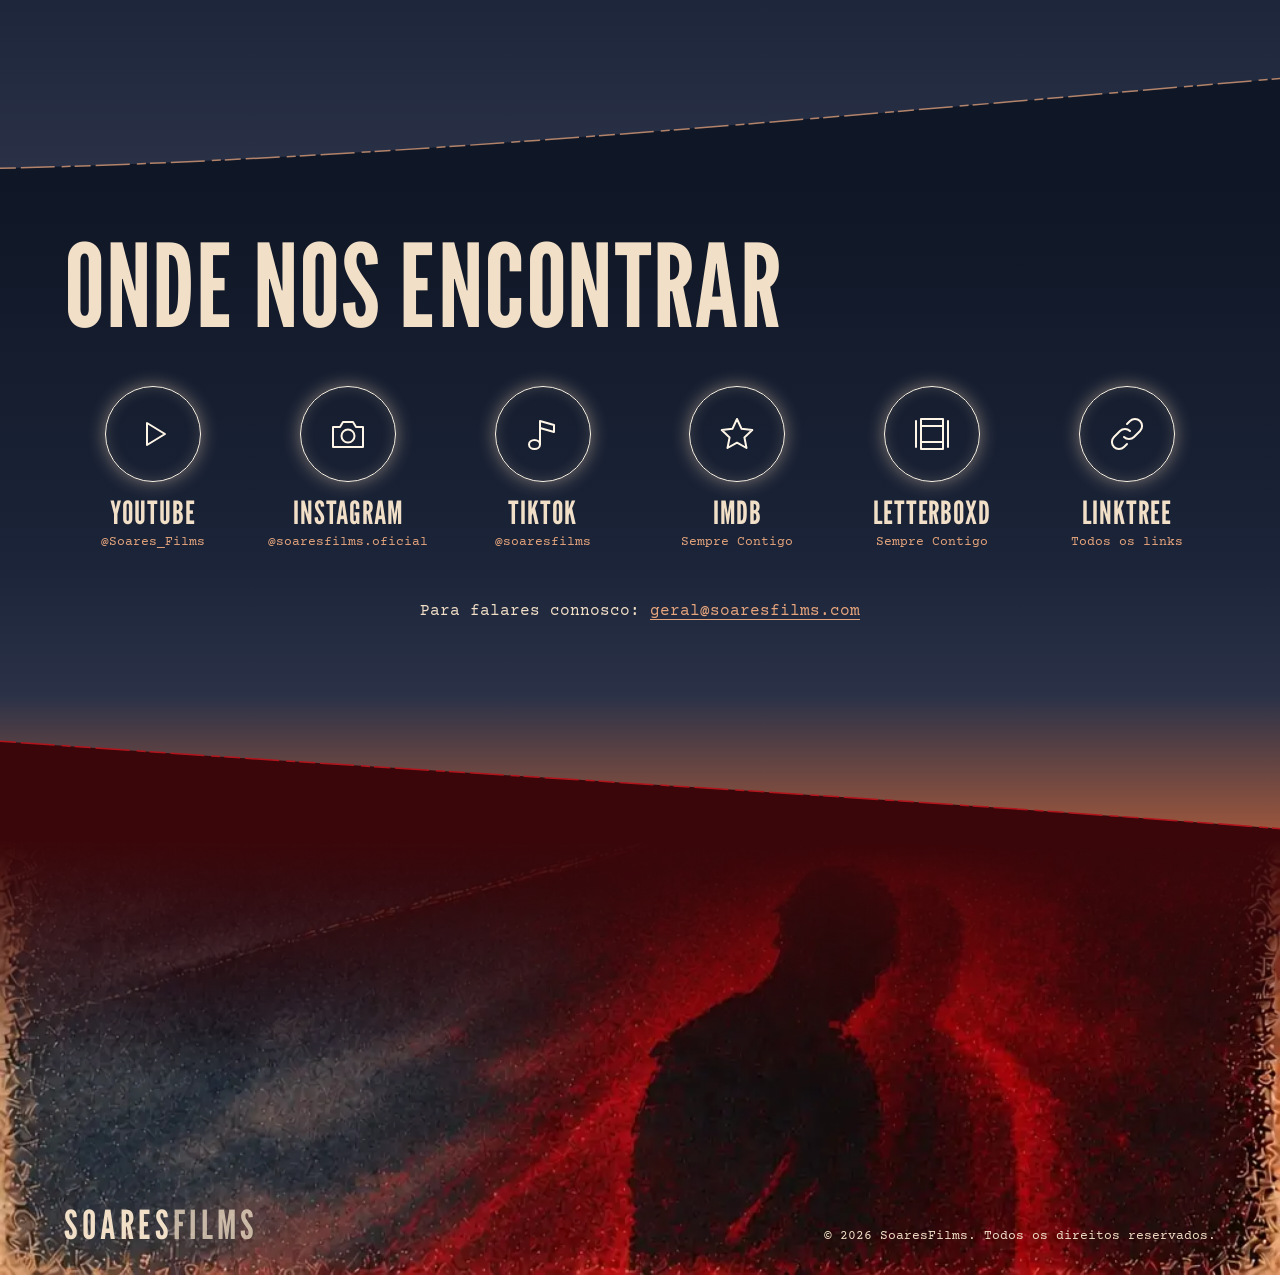
==== commit dd5307ea: "Secção de patrocinadores" ====
--- a/index.html
+++ b/index.html
@@ -186,6 +186,30 @@
     </div>
   </section>
 
+  <section class="band band--sponsors" id="patrocinadores">
+    <svg class="ridge" viewBox="0 0 1000 100" preserveAspectRatio="none" aria-hidden="true">
+      <path class="ridge__fill" d="M0 70C260 88 600 70 1000 12V100H0Z"/>
+      <path class="ridge__line" d="M0 70C260 88 600 70 1000 12"/>
+    </svg>
+    <div class="band__inner">
+      <div class="sponsors wrap">
+        <h2 class="h2">Patrocinadores oficiais</h2>
+        <!-- Patrocinador novo: copia o <li class="sponsor"> e troca o logo, o alt e o link. -->
+        <ul class="sponsors__list">
+          <li class="sponsor">
+            <div class="sponsor__frame">
+              <img src="assets/img/patrocinadores/miguel-marnoto.webp" width="195" height="89" loading="lazy" alt="Miguel Marnoto Fotografia">
+            </div>
+            <a class="sponsor__link" href="https://miguelmarnoto.pt" target="_blank" rel="sponsored noopener noreferrer">
+              Visitar website
+              <svg viewBox="0 0 24 24" width="16" height="16" aria-hidden="true"><path fill="none" stroke="currentColor" stroke-width="1.8" d="M5 12h13M13 6l6 6-6 6"/></svg>
+            </a>
+          </li>
+        </ul>
+      </div>
+    </div>
+  </section>
+
   <section class="band band--social" id="redes">
     <svg class="ridge" viewBox="0 0 1000 100" preserveAspectRatio="none" aria-hidden="true">
       <path class="ridge__fill" d="M0 88C300 80 620 46 1000 10V100H0Z"/>
--- a/css/style.css
+++ b/css/style.css
@@ -295,6 +295,53 @@
   .sheet > div { grid-template-columns: minmax(0, 1fr); gap: 0; }
 }
 
+/* Patrocinadores */
+.band--sponsors { --top: var(--night); }
+.band--sponsors .band__inner {
+  background: linear-gradient(var(--night) 0, var(--dusk) 70%, var(--slate) 100%);
+  padding-top: clamp(24px, 4vw, 56px);
+  padding-bottom: calc(var(--ridge) + clamp(48px, 7vw, 96px));
+}
+.sponsors { display: grid; justify-items: center; gap: clamp(28px, 4vw, 48px); text-align: center; }
+.sponsors__list { display: flex; flex-wrap: wrap; justify-content: center; gap: 40px; width: 100%; }
+.sponsor { display: grid; justify-items: center; gap: 24px; width: min(100%, 380px); }
+
+/* Moldura em forma de visor de câmara, com os quatro cantos marcados. */
+.sponsor__frame {
+  --c: rgba(241, 223, 199, .7);
+  position: relative; width: 100%; aspect-ratio: 16 / 9;
+  display: grid; place-items: center; padding: 12% 14%;
+  background:
+    linear-gradient(var(--c), var(--c)) top left / 22px 1.5px,
+    linear-gradient(var(--c), var(--c)) top left / 1.5px 22px,
+    linear-gradient(var(--c), var(--c)) top right / 22px 1.5px,
+    linear-gradient(var(--c), var(--c)) top right / 1.5px 22px,
+    linear-gradient(var(--c), var(--c)) bottom left / 22px 1.5px,
+    linear-gradient(var(--c), var(--c)) bottom left / 1.5px 22px,
+    linear-gradient(var(--c), var(--c)) bottom right / 22px 1.5px,
+    linear-gradient(var(--c), var(--c)) bottom right / 1.5px 22px,
+    radial-gradient(ellipse at center, rgba(255, 225, 190, .09), transparent 70%);
+  background-repeat: no-repeat;
+}
+.sponsor__frame img {
+  position: relative; z-index: 1; width: 100%; max-width: 240px; height: auto;
+  filter: drop-shadow(0 0 14px rgba(255, 225, 190, .25));
+}
+.sponsor__link {
+  display: inline-flex; align-items: center; gap: 12px;
+  padding: 14px 26px 13px;
+  border: 1px solid var(--ember);
+  color: var(--bone); text-decoration: none;
+  font: 400 1.25rem/1 var(--display); text-transform: uppercase; letter-spacing: .1em;
+  transition: background .3s, color .3s, box-shadow .3s;
+}
+.sponsor__link svg { transition: transform .35s cubic-bezier(.2, .7, .2, 1); }
+.sponsor__link:hover {
+  background: var(--bone); color: var(--night); border-color: var(--bone);
+  box-shadow: 0 0 26px rgba(255, 225, 190, .45);
+}
+.sponsor__link:hover svg { transform: translateX(4px); }
+
 /* Fim */
 .end { display: flex; flex-wrap: wrap; align-items: baseline; justify-content: space-between; gap: 8px 32px; }
 .wordmark--end { font-size: 2.5rem; }
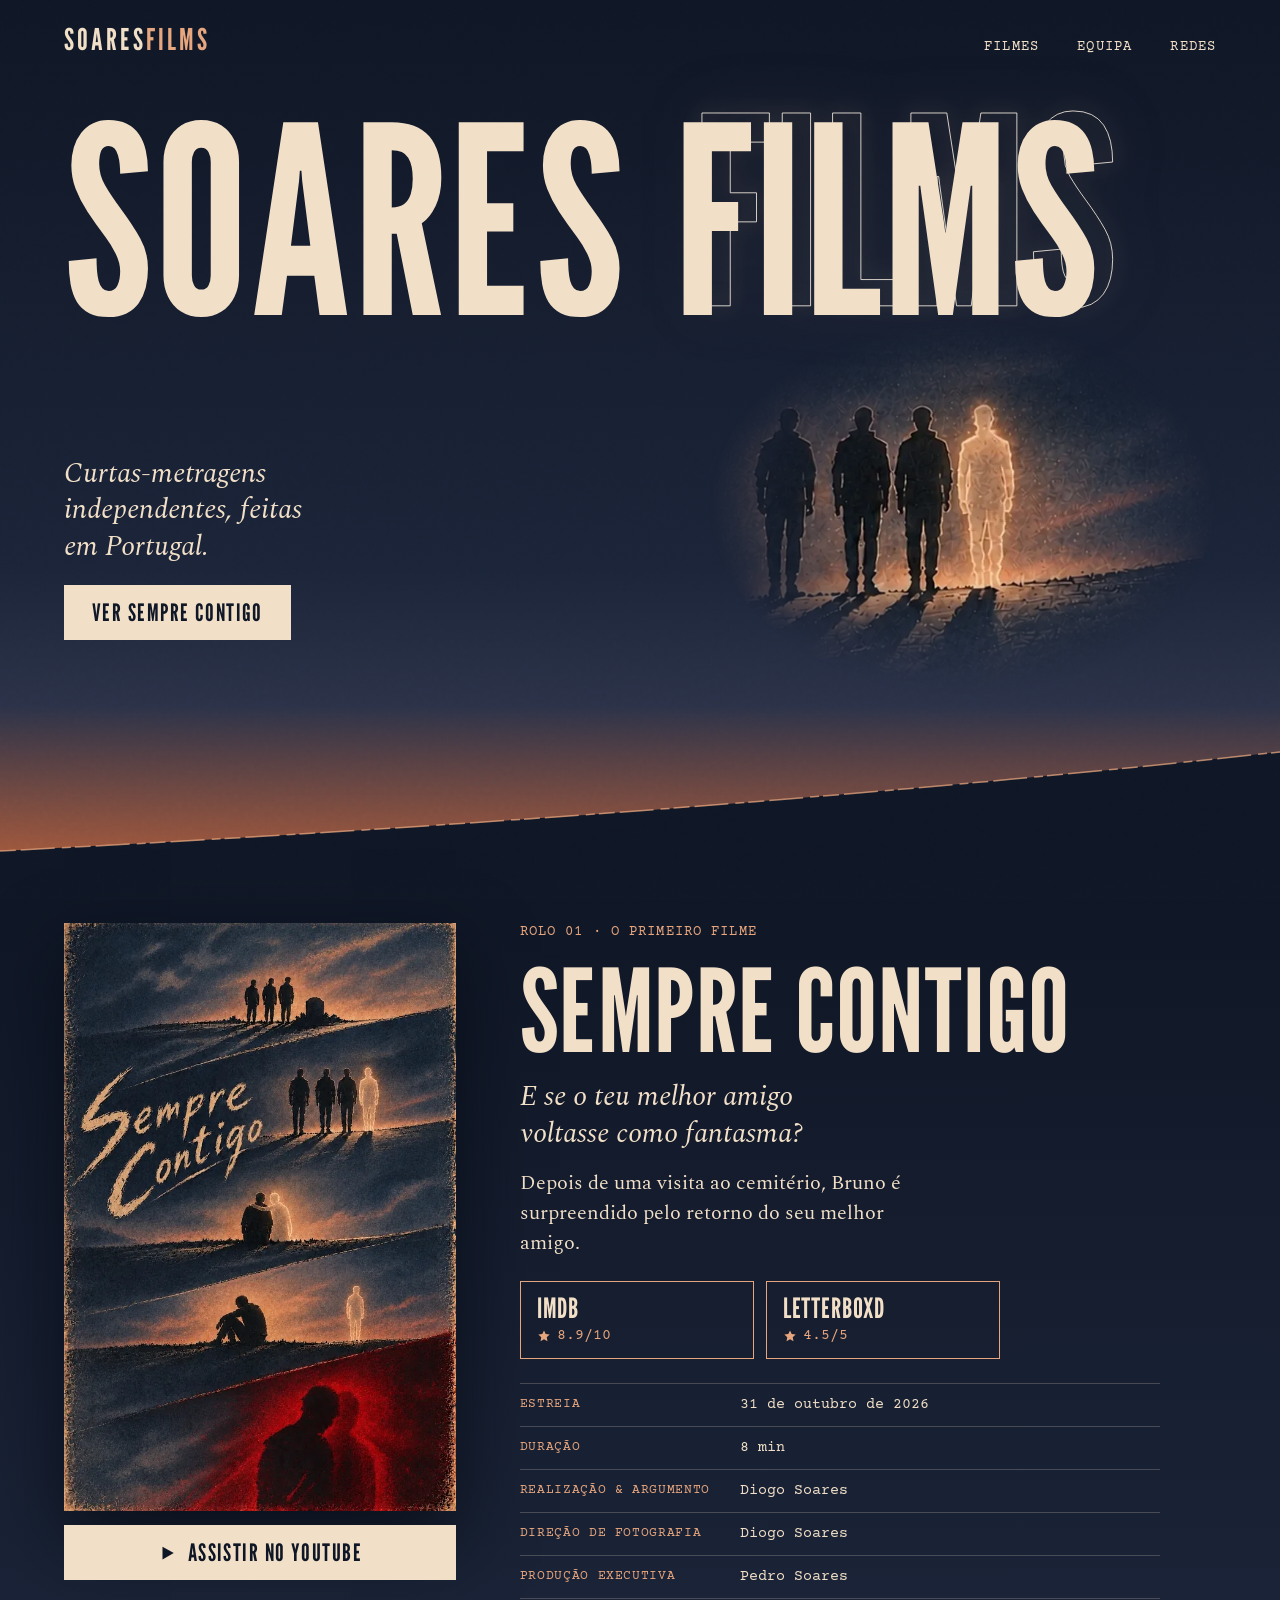
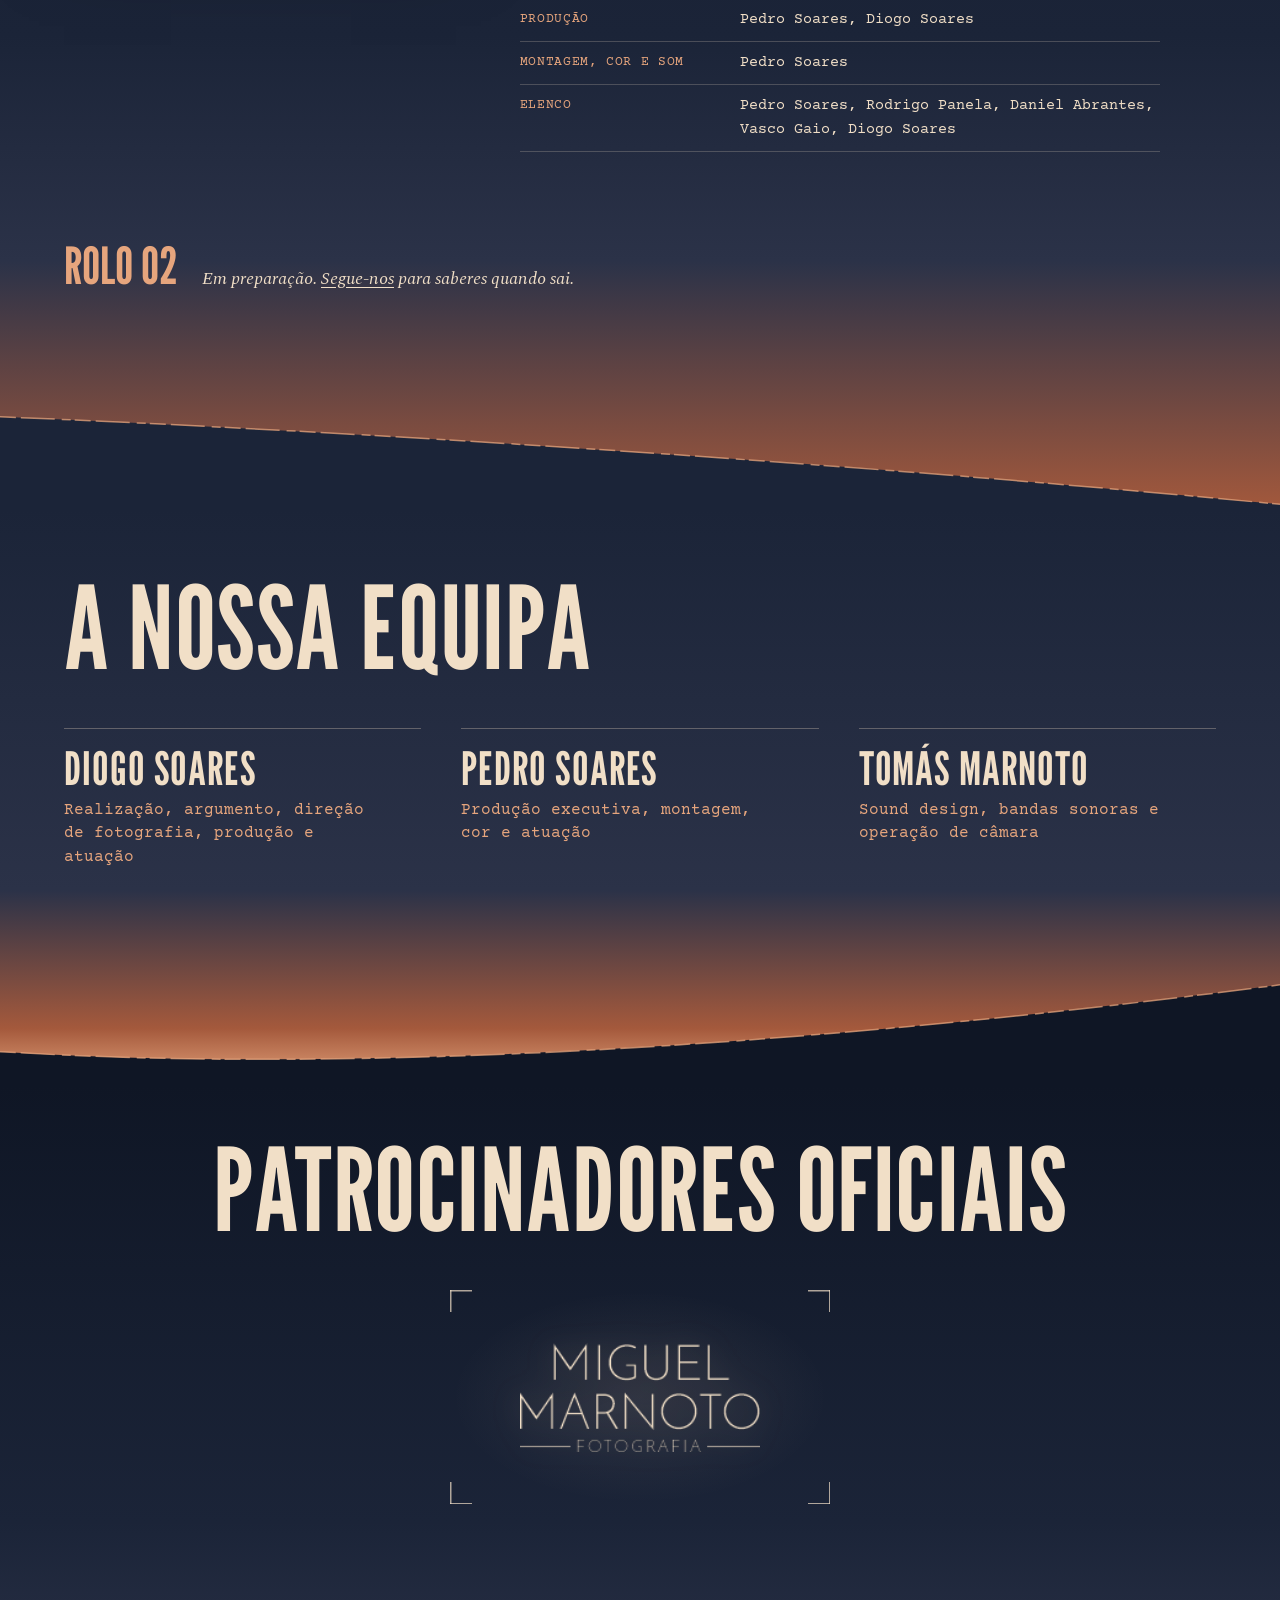
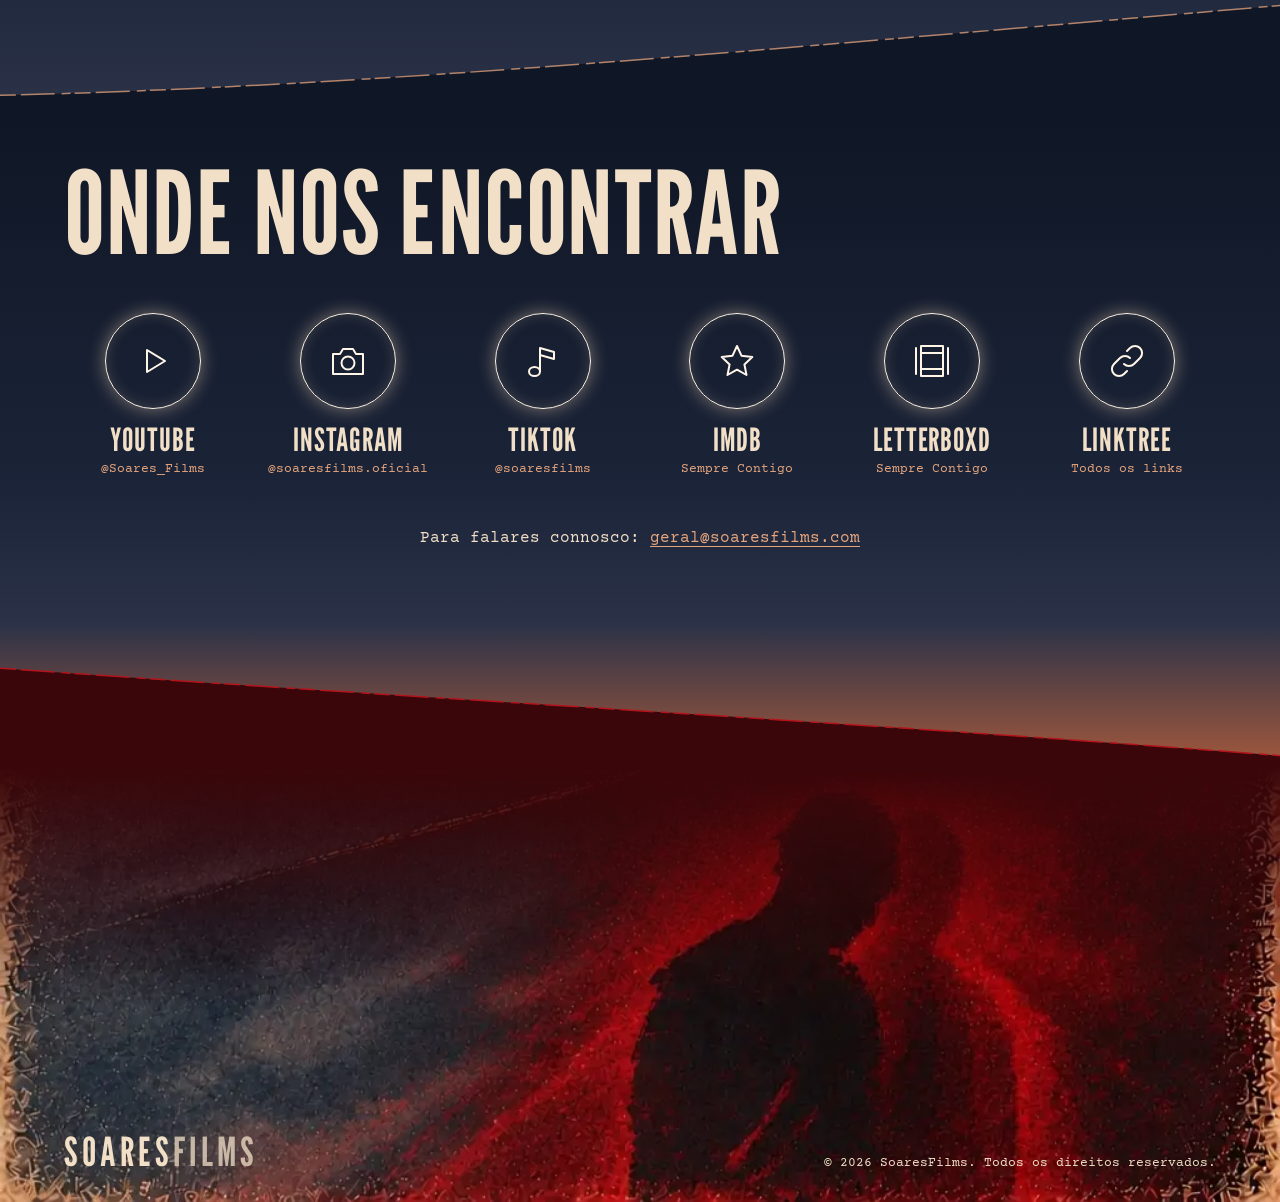
==== commit bc0e910e: "Logo do patrocinador clicável" ====
--- a/index.html
+++ b/index.html
@@ -25,7 +25,7 @@
   <link rel="icon" href="assets/img/favicon.svg" type="image/svg+xml">
   <link rel="apple-touch-icon" href="assets/img/apple-touch-icon.png">
   <link rel="preload" href="assets/fonts/league-gothic-latin-400-normal.woff2" as="font" type="font/woff2" crossorigin>
-  <link rel="stylesheet" href="css/style.css">
+  <link rel="stylesheet" href="css/style.css?v=3">
 
   <script type="application/ld+json">
   {
@@ -194,15 +194,11 @@
     <div class="band__inner">
       <div class="sponsors wrap">
         <h2 class="h2">Patrocinadores oficiais</h2>
-        <!-- Patrocinador novo: copia o <li class="sponsor"> e troca o logo, o alt e o link. -->
+        <!-- Patrocinador novo: copia o <li class="sponsor"> e troca o link, o logo e os textos. -->
         <ul class="sponsors__list">
           <li class="sponsor">
-            <div class="sponsor__frame">
+            <a class="sponsor__frame" href="https://miguelmarnoto.pt" target="_blank" rel="sponsored noopener noreferrer" aria-label="Miguel Marnoto Fotografia, abrir o website">
               <img src="assets/img/patrocinadores/miguel-marnoto.webp" width="195" height="89" loading="lazy" alt="Miguel Marnoto Fotografia">
-            </div>
-            <a class="sponsor__link" href="https://miguelmarnoto.pt" target="_blank" rel="sponsored noopener noreferrer">
-              Visitar website
-              <svg viewBox="0 0 24 24" width="16" height="16" aria-hidden="true"><path fill="none" stroke="currentColor" stroke-width="1.8" d="M5 12h13M13 6l6 6-6 6"/></svg>
             </a>
           </li>
         </ul>
@@ -268,6 +264,6 @@
     </div>
   </footer>
 
-  <script src="js/main.js" defer></script>
+  <script src="js/main.js?v=2" defer></script>
 </body>
 </html>
--- a/css/style.css
+++ b/css/style.css
@@ -304,13 +304,19 @@
 }
 .sponsors { display: grid; justify-items: center; gap: clamp(28px, 4vw, 48px); text-align: center; }
 .sponsors__list { display: flex; flex-wrap: wrap; justify-content: center; gap: 40px; width: 100%; }
-.sponsor { display: grid; justify-items: center; gap: 24px; width: min(100%, 380px); }
-
-/* Moldura em forma de visor de câmara, com os quatro cantos marcados. */
+.sponsor { width: min(100%, 380px); }
+
+/* O logo é o link. Moldura de visor de câmara: no hover os cantos abrem e o logo cresce, como a focar. */
 .sponsor__frame {
   --c: rgba(241, 223, 199, .7);
-  position: relative; width: 100%; aspect-ratio: 16 / 9;
-  display: grid; place-items: center; padding: 12% 14%;
+  --g: 0px;
+  position: relative; display: grid; place-items: center;
+  width: 100%; aspect-ratio: 16 / 9; padding: 12% 14%;
+  text-decoration: none;
+  background: radial-gradient(ellipse at center, rgba(255, 225, 190, .09), transparent 70%);
+}
+.sponsor__frame::before {
+  content: ""; position: absolute; inset: calc(-1 * var(--g)); pointer-events: none;
   background:
     linear-gradient(var(--c), var(--c)) top left / 22px 1.5px,
     linear-gradient(var(--c), var(--c)) top left / 1.5px 22px,
@@ -319,28 +325,20 @@
     linear-gradient(var(--c), var(--c)) bottom left / 22px 1.5px,
     linear-gradient(var(--c), var(--c)) bottom left / 1.5px 22px,
     linear-gradient(var(--c), var(--c)) bottom right / 22px 1.5px,
-    linear-gradient(var(--c), var(--c)) bottom right / 1.5px 22px,
-    radial-gradient(ellipse at center, rgba(255, 225, 190, .09), transparent 70%);
+    linear-gradient(var(--c), var(--c)) bottom right / 1.5px 22px;
   background-repeat: no-repeat;
+  transition: inset .5s cubic-bezier(.2, .7, .2, 1);
 }
 .sponsor__frame img {
-  position: relative; z-index: 1; width: 100%; max-width: 240px; height: auto;
+  width: 100%; max-width: 240px; height: auto;
   filter: drop-shadow(0 0 14px rgba(255, 225, 190, .25));
-}
-.sponsor__link {
-  display: inline-flex; align-items: center; gap: 12px;
-  padding: 14px 26px 13px;
-  border: 1px solid var(--ember);
-  color: var(--bone); text-decoration: none;
-  font: 400 1.25rem/1 var(--display); text-transform: uppercase; letter-spacing: .1em;
-  transition: background .3s, color .3s, box-shadow .3s;
-}
-.sponsor__link svg { transition: transform .35s cubic-bezier(.2, .7, .2, 1); }
-.sponsor__link:hover {
-  background: var(--bone); color: var(--night); border-color: var(--bone);
-  box-shadow: 0 0 26px rgba(255, 225, 190, .45);
-}
-.sponsor__link:hover svg { transform: translateX(4px); }
+  transition: transform .5s cubic-bezier(.2, .7, .2, 1), filter .5s;
+}
+.sponsor__frame:hover, .sponsor__frame:focus-visible { --c: var(--bone); --g: 10px; }
+.sponsor__frame:hover img, .sponsor__frame:focus-visible img {
+  transform: scale(1.07);
+  filter: drop-shadow(0 0 22px rgba(255, 225, 190, .55));
+}
 
 /* Fim */
 .end { display: flex; flex-wrap: wrap; align-items: baseline; justify-content: space-between; gap: 8px 32px; }
